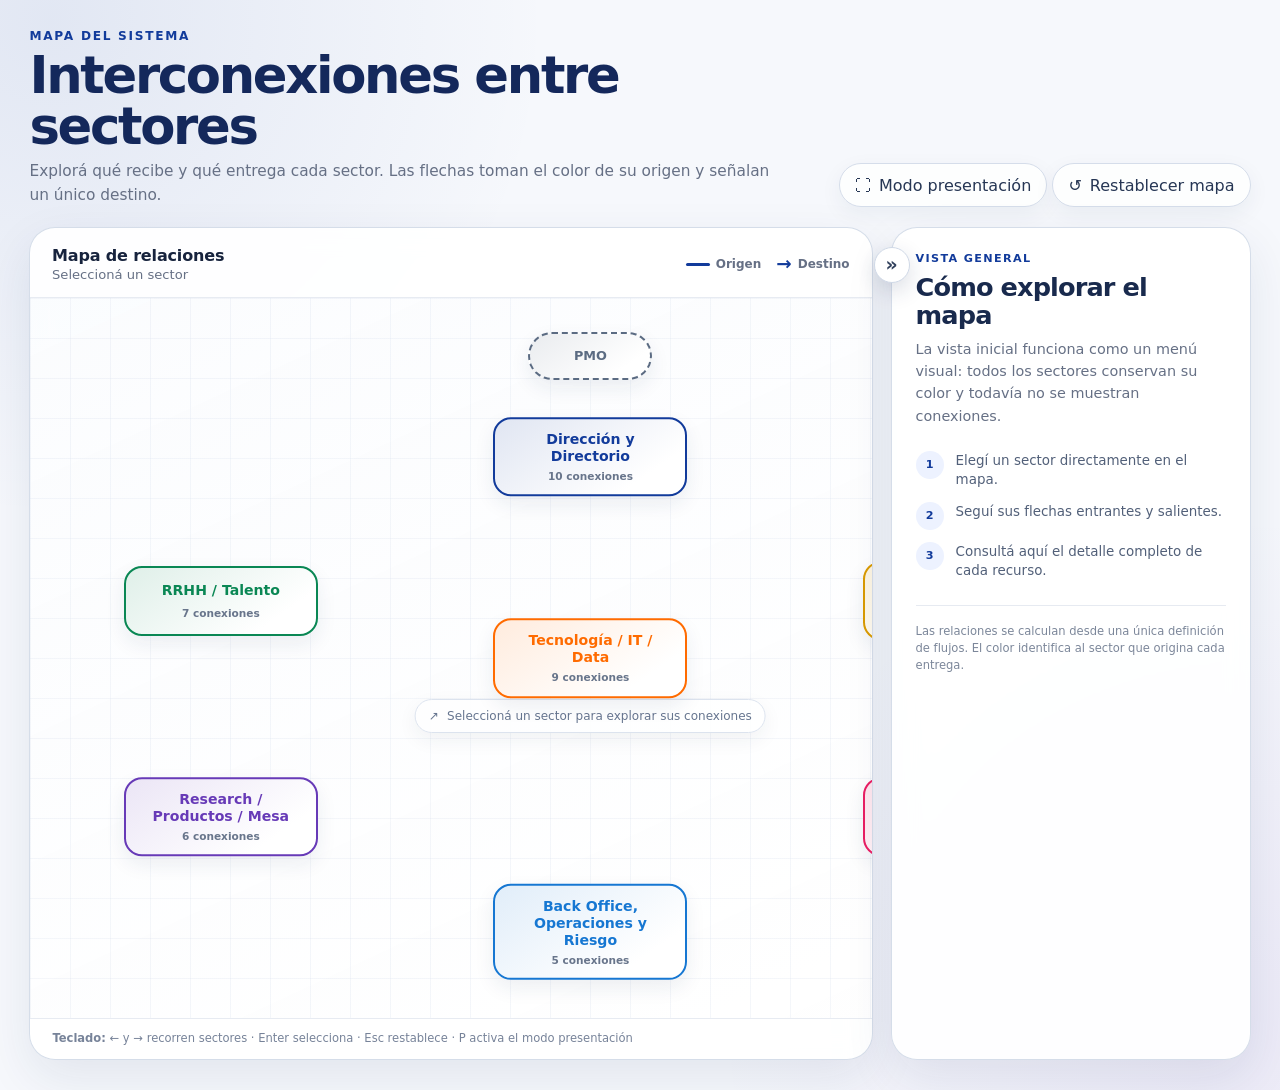
==== index.html @ d2409fba "Actualiza mapa interactivo y modo presentación" ====
<!doctype html>
<html lang="es">
  <head>
    <meta charset="UTF-8">
    <meta name="viewport" content="width=device-width, initial-scale=1">
    <meta
      name="description"
      content="Mapa interactivo de interconexiones entre sectores del sistema."
    >
    <title>Interconexiones del sistema</title>
    <link rel="stylesheet" href="css/styles.css">
  </head>
  <body>
    <a class="skip-link" href="#info-panel">Ir al detalle del sector</a>

    <div class="app-shell">
      <header class="site-header">
        <div class="title-group">
          <p class="eyebrow">Mapa del sistema</p>
          <h1>Interconexiones entre sectores</h1>
          <p class="intro">
            Explorá qué recibe y qué entrega cada sector. Las flechas toman el
            color de su origen y señalan un único destino.
          </p>
        </div>

        <div class="header-actions" aria-label="Controles del mapa">
          <button
            class="control-button"
            id="presentation-button"
            type="button"
            aria-pressed="false"
            aria-label="Activar modo presentación"
            title="Activar modo presentación (P)"
          >
            <span aria-hidden="true">⛶</span>
            <span class="control-button__label">Modo presentación</span>
          </button>
          <button class="control-button" id="reset-button" type="button">
            <span aria-hidden="true">↺</span>
            Restablecer mapa
          </button>
        </div>
      </header>

      <main class="workspace">
        <section class="map-card" aria-labelledby="map-title">
          <div class="map-card__header">
            <div>
              <h2 id="map-title">Mapa de relaciones</h2>
              <p id="map-status" aria-live="polite">Seleccioná un sector</p>
            </div>
            <div class="map-key" aria-label="Leyenda">
              <span><i class="key-line" aria-hidden="true"></i> Origen</span>
              <span><i class="key-arrow" aria-hidden="true">→</i> Destino</span>
            </div>
          </div>

          <div class="map-viewport" id="map-viewport">
            <div class="map-stage" id="map-stage">
              <svg
                class="connections"
                id="connections"
                aria-hidden="true"
                focusable="false"
              ></svg>
              <div class="flow-labels" id="flow-labels" aria-hidden="true"></div>
              <div class="departments" id="departments"></div>
              <p class="map-prompt" id="map-prompt">
                <span aria-hidden="true">↗</span>
                Seleccioná un sector para explorar sus conexiones
              </p>
            </div>
          </div>

          <p class="keyboard-help">
            <strong>Teclado:</strong> ← y → recorren sectores · Enter selecciona ·
            Esc restablece · P activa el modo presentación
          </p>
        </section>

        <aside class="info-panel" id="info-panel" tabindex="-1">
          <button
            class="info-toggle"
            id="info-toggle"
            type="button"
            aria-controls="info-content"
            aria-expanded="true"
            aria-label="Cerrar panel informativo"
            title="Cerrar panel informativo"
          >
            <span aria-hidden="true">»</span>
          </button>
          <div id="info-content" aria-live="polite"></div>
        </aside>
      </main>
    </div>

    <script src="js/departments.js"></script>
    <script src="js/resources.js"></script>
    <script src="js/flows.js"></script>
    <script src="js/app.js"></script>
  </body>
</html>
---- css/styles.css ----
:root {
  --ink: #17233d;
  --muted: #667085;
  --soft: #8b95a7;
  --line: #dfe5ef;
  --surface: rgba(255, 255, 255, 0.92);
  --surface-solid: #ffffff;
  --canvas-width: 1120px;
  --canvas-height: 720px;
  --shadow: 0 18px 50px rgba(25, 46, 89, 0.09);
  --radius-xl: 26px;
  --radius-lg: 18px;
}

* {
  box-sizing: border-box;
}

html {
  min-width: 320px;
  color-scheme: light;
}

body {
  min-height: 100vh;
  margin: 0;
  color: var(--ink);
  background:
    radial-gradient(circle at 4% 2%, rgba(18, 59, 155, 0.09), transparent 31rem),
    radial-gradient(circle at 96% 94%, rgba(103, 58, 183, 0.08), transparent 32rem),
    #f6f8fc;
  font-family: Inter, ui-sans-serif, system-ui, -apple-system, BlinkMacSystemFont,
    "Segoe UI", sans-serif;
}

button {
  font: inherit;
}

.skip-link {
  position: fixed;
  top: 10px;
  left: 10px;
  z-index: 100;
  padding: 10px 14px;
  color: #fff;
  background: #102c6d;
  border-radius: 10px;
  transform: translateY(-160%);
}

.skip-link:focus {
  transform: translateY(0);
}

.app-shell {
  width: min(1600px, 100%);
  min-height: 100vh;
  margin: 0 auto;
  padding: clamp(18px, 2.3vw, 34px);
}

.site-header {
  display: flex;
  align-items: flex-end;
  justify-content: space-between;
  gap: 28px;
  margin-bottom: 20px;
}

.title-group {
  max-width: 840px;
}

.eyebrow {
  margin: 0 0 7px;
  color: #123b9b;
  font-size: 0.76rem;
  font-weight: 800;
  letter-spacing: 0.14em;
  text-transform: uppercase;
}

h1,
h2,
h3,
p {
  margin-top: 0;
}

h1 {
  max-width: 820px;
  margin-bottom: 9px;
  color: #14285b;
  font-size: clamp(2rem, 4vw, 3.55rem);
  line-height: 0.98;
  letter-spacing: -0.045em;
}

.intro {
  max-width: 760px;
  margin-bottom: 0;
  color: var(--muted);
  font-size: clamp(0.94rem, 1.2vw, 1.05rem);
  line-height: 1.55;
}

.header-actions {
  flex: 0 0 auto;
}

.control-button {
  display: inline-flex;
  align-items: center;
  gap: 8px;
  min-height: 44px;
  padding: 10px 15px;
  color: #263654;
  background: rgba(255, 255, 255, 0.84);
  border: 1px solid #d5ddea;
  border-radius: 999px;
  box-shadow: 0 7px 22px rgba(25, 46, 89, 0.06);
  cursor: pointer;
  transition:
    border-color 220ms ease,
    box-shadow 220ms ease,
    transform 220ms ease;
}

.control-button:hover {
  border-color: #9eabc0;
  box-shadow: 0 9px 25px rgba(25, 46, 89, 0.11);
  transform: translateY(-1px);
}

.control-button:focus-visible,
.department:focus-visible {
  outline: 3px solid rgba(18, 59, 155, 0.35);
  outline-offset: 4px;
}

body.is-presentation .app-shell {
  padding: 12px;
}

body.is-presentation .site-header {
  position: fixed;
  top: 14px;
  right: 14px;
  z-index: 60;
  margin: 0;
}

body.is-presentation .title-group,
body.is-presentation #reset-button {
  display: none;
}

body.is-presentation .header-actions {
  filter: drop-shadow(0 8px 18px rgba(20, 40, 91, 0.14));
}

body.is-presentation #presentation-button {
  color: #ffffff;
  background: #10245f;
  border-color: #10245f;
}

body.is-presentation .map-card__header,
body.is-presentation .keyboard-help {
  display: none;
}

body.is-presentation .map-card,
body.is-presentation .info-panel {
  border-radius: 18px;
}

body.is-presentation .map-viewport {
  min-height: calc(100vh - 26px);
}

body.is-presentation .map-stage {
  height: max(720px, calc(100vh - 26px));
}

body.is-presentation .info-panel {
  min-height: calc(100vh - 24px);
}

.workspace {
  display: grid;
  grid-template-columns: minmax(0, 1fr) minmax(300px, 360px);
  gap: 18px;
  align-items: stretch;
  transition: grid-template-columns 280ms ease;
}

.workspace.is-info-collapsed {
  grid-template-columns: minmax(0, 1fr) 52px;
}

.map-card,
.info-panel {
  background: var(--surface);
  border: 1px solid rgba(210, 219, 232, 0.92);
  border-radius: var(--radius-xl);
  box-shadow: var(--shadow);
  backdrop-filter: blur(12px);
}

.map-card {
  min-width: 0;
  overflow: hidden;
}

.map-card__header {
  display: flex;
  align-items: center;
  justify-content: space-between;
  gap: 20px;
  padding: 18px 22px 15px;
  border-bottom: 1px solid #e7ebf2;
}

.map-card__header h2 {
  margin-bottom: 2px;
  font-size: 1rem;
  letter-spacing: -0.01em;
}

#map-status {
  margin-bottom: 0;
  color: var(--muted);
  font-size: 0.82rem;
}

.map-key {
  display: flex;
  gap: 15px;
  color: var(--muted);
  font-size: 0.75rem;
  font-weight: 650;
  white-space: nowrap;
}

.map-key span {
  display: inline-flex;
  align-items: center;
  gap: 6px;
}

.key-line {
  width: 24px;
  height: 3px;
  background: #123b9b;
  border-radius: 999px;
}

.key-arrow {
  color: #123b9b;
  font-size: 1.15rem;
  font-style: normal;
  line-height: 1;
}

.map-viewport {
  position: relative;
  width: 100%;
  min-height: min(720px, calc(100vh - 220px));
  overflow: auto;
  background:
    linear-gradient(rgba(216, 224, 237, 0.27) 1px, transparent 1px),
    linear-gradient(90deg, rgba(216, 224, 237, 0.27) 1px, transparent 1px),
    linear-gradient(155deg, rgba(242, 246, 252, 0.3), rgba(255, 255, 255, 0.74));
  background-size: 40px 40px, 40px 40px, auto;
}

.map-stage {
  position: relative;
  width: max(100%, var(--canvas-width));
  height: max(680px, min(720px, calc(100vh - 220px)));
  min-height: var(--canvas-height);
  isolation: isolate;
}

.connections,
.flow-labels,
.departments {
  position: absolute;
  inset: 0;
  width: 100%;
  height: 100%;
}

.connections {
  z-index: 2;
  pointer-events: none;
  overflow: visible;
}

.flow-labels {
  z-index: 3;
  pointer-events: none;
}

.departments {
  z-index: 4;
  pointer-events: none;
}

.department {
  --department-color: #123b9b;
  position: absolute;
  display: grid;
  place-items: center;
  width: 194px;
  min-height: 70px;
  padding: 12px 15px;
  color: var(--department-color);
  background:
    linear-gradient(
      145deg,
      color-mix(in srgb, var(--department-color) 13%, white),
      #fff 78%
    );
  border: 2px solid var(--department-color);
  border-radius: var(--radius-lg);
  box-shadow: 0 8px 20px rgba(31, 52, 91, 0.08);
  font-size: 0.88rem;
  font-weight: 780;
  line-height: 1.2;
  text-align: center;
  cursor: pointer;
  pointer-events: auto;
  transform: translate(-50%, -50%);
  transition:
    opacity 280ms ease,
    filter 280ms ease,
    border-width 280ms ease,
    box-shadow 280ms ease,
    transform 280ms ease;
}

.department:hover {
  box-shadow: 0 13px 28px rgba(31, 52, 91, 0.14);
  transform: translate(-50%, -50%) scale(1.035);
}

.department__name {
  display: block;
}

.department__count {
  display: block;
  margin-top: 5px;
  color: #68758b;
  font-size: 0.66rem;
  font-weight: 650;
}

.department--external {
  width: 124px;
  min-height: 48px;
  border-style: dashed;
  border-radius: 999px;
  font-size: 0.8rem;
}

.department.is-selected {
  z-index: 8;
  border-width: 4px;
  box-shadow:
    0 18px 38px color-mix(in srgb, var(--department-color) 22%, transparent),
    0 0 0 6px color-mix(in srgb, var(--department-color) 8%, transparent);
  filter: saturate(1.12);
  transform: translate(-50%, -50%) scale(1.115);
}

.department.is-related {
  z-index: 6;
  opacity: 1;
  filter: saturate(1);
}

.department.is-muted {
  z-index: 4;
  opacity: 0.38;
  border-color: #aeb8c7;
  box-shadow: none;
  filter: grayscale(0.94) saturate(0.15);
}

.department.is-muted:hover,
.department.is-muted:focus-visible {
  opacity: 0.72;
  filter: grayscale(0.35) saturate(0.55);
}

.connection-path {
  fill: none;
  stroke-linecap: round;
  stroke-linejoin: round;
  stroke-width: 3.5;
  vector-effect: non-scaling-stroke;
  animation: draw-path 380ms ease both;
}

.connection-halo {
  fill: none;
  stroke: rgba(255, 255, 255, 0.93);
  stroke-linecap: round;
  stroke-linejoin: round;
  stroke-width: 8;
  vector-effect: non-scaling-stroke;
  animation: fade-in 240ms ease both;
}

.connection-path--group-trunk {
  stroke-width: 4.5;
}

@keyframes draw-path {
  from {
    opacity: 0;
    stroke-dasharray: 12 10;
    stroke-dashoffset: 44;
  }
  to {
    opacity: 1;
    stroke-dasharray: 12 0;
    stroke-dashoffset: 0;
  }
}

@keyframes fade-in {
  from { opacity: 0; }
  to { opacity: 1; }
}

.flow-label {
  --flow-color: #123b9b;
  position: absolute;
  width: max-content;
  max-width: 190px;
  padding: 7px 9px 7px 19px;
  color: #26344e;
  background: rgba(255, 255, 255, 0.96);
  border: 1px solid color-mix(in srgb, var(--flow-color) 64%, white);
  border-radius: 10px;
  box-shadow: 0 7px 18px rgba(23, 35, 61, 0.1);
  font-size: 0.66rem;
  font-weight: 670;
  line-height: 1.28;
  transform: translate(-50%, -50%);
  animation: label-in 280ms ease both;
}

.flow-label::before {
  position: absolute;
  top: 10px;
  left: 9px;
  width: 5px;
  height: 5px;
  background: var(--flow-color);
  border-radius: 50%;
  content: "";
}

.flow-label span {
  display: block;
}

.flow-group {
  --flow-color: #123b9b;
  position: absolute;
  display: grid;
  gap: 4px;
  width: 310px;
  min-height: 58px;
  padding: 8px 13px 9px;
  color: #26344e;
  background:
    linear-gradient(
      145deg,
      color-mix(in srgb, var(--flow-color) 8%, white),
      rgba(255, 255, 255, 0.98) 76%
    );
  border: 2px solid var(--flow-color);
  border-radius: 13px;
  box-shadow:
    0 10px 24px rgba(23, 35, 61, 0.13),
    0 0 0 4px rgba(255, 255, 255, 0.84);
  text-align: center;
  transform: translate(-50%, -50%);
  animation: label-in 280ms ease both;
}

.flow-group__title {
  color: var(--flow-color);
  font-size: 0.61rem;
  font-weight: 850;
  letter-spacing: 0.09em;
  text-transform: uppercase;
}

.flow-group__resources {
  color: #273650;
  font-size: 0.67rem;
  font-weight: 720;
  line-height: 1.35;
}

.flow-group__resources span:not(:last-child)::after {
  margin: 0 5px;
  color: var(--flow-color);
  content: "•";
}

@keyframes label-in {
  from {
    opacity: 0;
    transform: translate(-50%, -46%);
  }
  to {
    opacity: 1;
    transform: translate(-50%, -50%);
  }
}

.map-prompt {
  position: absolute;
  left: 50%;
  top: 58%;
  z-index: 1;
  display: inline-flex;
  align-items: center;
  gap: 8px;
  margin: 0;
  padding: 9px 13px;
  color: #66758f;
  background: rgba(255, 255, 255, 0.86);
  border: 1px solid #dce3ee;
  border-radius: 999px;
  box-shadow: 0 7px 20px rgba(26, 43, 76, 0.06);
  font-size: 0.75rem;
  transform: translate(-50%, -50%);
  transition: opacity 220ms ease;
}

.map-prompt.is-hidden {
  opacity: 0;
}

.keyboard-help {
  margin: 0;
  padding: 12px 22px 14px;
  color: #778399;
  border-top: 1px solid #e7ebf2;
  font-size: 0.72rem;
}

.info-panel {
  position: relative;
  min-width: 0;
  min-height: 650px;
  padding: 24px;
  overflow: visible;
  transition:
    min-height 280ms ease,
    padding 280ms ease;
}

#info-content {
  opacity: 1;
  transform: translateX(0);
  transition:
    opacity 190ms ease,
    transform 280ms ease,
    visibility 0s linear;
}

.info-toggle {
  position: absolute;
  top: 19px;
  left: -18px;
  z-index: 12;
  display: grid;
  place-items: center;
  width: 36px;
  height: 36px;
  padding: 0;
  color: #31405c;
  background: #ffffff;
  border: 1px solid #cfd8e6;
  border-radius: 50%;
  box-shadow: 0 8px 22px rgba(25, 46, 89, 0.16);
  cursor: pointer;
  transition:
    left 280ms ease,
    color 200ms ease,
    border-color 200ms ease,
    box-shadow 200ms ease,
    transform 280ms ease;
}

.info-toggle span {
  display: block;
  font-size: 1.18rem;
  font-weight: 850;
  line-height: 1;
  transform: translateY(-1px);
}

.info-toggle:hover {
  color: #123b9b;
  border-color: #9dacce;
  box-shadow: 0 10px 26px rgba(25, 46, 89, 0.21);
}

.info-toggle:focus-visible {
  outline: 3px solid rgba(18, 59, 155, 0.35);
  outline-offset: 3px;
}

.workspace.is-info-collapsed .info-panel {
  padding: 0;
}

.workspace.is-info-collapsed .info-toggle {
  left: 50%;
  transform: translateX(-50%);
}

.workspace.is-info-collapsed #info-content {
  visibility: hidden;
  opacity: 0;
  pointer-events: none;
  transform: translateX(12px);
  transition:
    opacity 150ms ease,
    transform 280ms ease,
    visibility 0s linear 280ms;
}

.info-panel__eyebrow {
  margin-bottom: 9px;
  color: var(--panel-color, #123b9b);
  font-size: 0.7rem;
  font-weight: 850;
  letter-spacing: 0.12em;
  text-transform: uppercase;
}

.info-panel h2 {
  margin-bottom: 8px;
  color: #192a4d;
  font-size: clamp(1.45rem, 2vw, 1.9rem);
  line-height: 1.08;
  letter-spacing: -0.035em;
}

.info-panel__intro {
  margin-bottom: 22px;
  color: var(--muted);
  font-size: 0.9rem;
  line-height: 1.55;
}

.connection-total {
  display: inline-flex;
  align-items: center;
  gap: 8px;
  margin-bottom: 22px;
  padding: 7px 11px;
  color: #31405c;
  background: #f3f6fa;
  border: 1px solid #e1e7f0;
  border-radius: 999px;
  font-size: 0.73rem;
  font-weight: 750;
}

.connection-total::before {
  width: 7px;
  height: 7px;
  background: var(--panel-color, #123b9b);
  border-radius: 50%;
  content: "";
}

.info-section + .info-section {
  margin-top: 24px;
}

.info-section h3 {
  margin-bottom: 10px;
  color: #68758b;
  font-size: 0.72rem;
  letter-spacing: 0.1em;
  text-transform: uppercase;
}

.relation-card {
  --relation-color: #123b9b;
  position: relative;
  margin-bottom: 9px;
  padding: 11px 12px 11px 15px;
  background: #f8fafc;
  border: 1px solid #e7ebf2;
  border-left: 4px solid var(--relation-color);
  border-radius: 11px;
}

.relation-card strong {
  display: block;
  margin-bottom: 4px;
  color: #243553;
  font-size: 0.8rem;
  line-height: 1.25;
}

.relation-card--grouped {
  background:
    linear-gradient(
      145deg,
      color-mix(in srgb, var(--relation-color) 7%, white),
      #f8fafc 76%
    );
  border-color: color-mix(in srgb, var(--relation-color) 24%, #e7ebf2);
}

.relation-card ul {
  margin: 0;
  padding-left: 17px;
  color: #59677f;
  font-size: 0.74rem;
  line-height: 1.42;
}

.empty-state {
  margin: 0;
  color: #929bad;
  font-size: 0.8rem;
  font-style: italic;
}

.usage-steps {
  display: grid;
  gap: 12px;
  margin: 24px 0;
  padding: 0;
  list-style: none;
}

.usage-steps li {
  display: grid;
  grid-template-columns: 30px 1fr;
  gap: 10px;
  align-items: start;
  color: #526079;
  font-size: 0.84rem;
  line-height: 1.45;
}

.usage-steps b {
  display: grid;
  place-items: center;
  width: 28px;
  height: 28px;
  color: #123b9b;
  background: #edf2ff;
  border-radius: 50%;
  font-size: 0.7rem;
}

.panel-note {
  margin-top: 23px;
  padding-top: 17px;
  color: #7c879a;
  border-top: 1px solid #e6eaf1;
  font-size: 0.72rem;
  line-height: 1.5;
}

.data-error {
  padding: 16px;
  color: #8f1d20;
  background: #fff2f2;
  border: 1px solid #f2c8c8;
  border-radius: 12px;
}

@media (max-width: 1180px) {
  .workspace {
    grid-template-columns: 1fr;
  }

  .workspace.is-info-collapsed {
    grid-template-columns: 1fr;
  }

  .info-panel {
    min-height: auto;
  }

  .info-toggle {
    top: -18px;
    left: 50%;
    transform: translateX(-50%);
  }

  .info-toggle span {
    transform: rotate(90deg);
  }

  .workspace.is-info-collapsed .info-panel {
    min-height: 52px;
  }

  .workspace.is-info-collapsed .info-toggle {
    top: 8px;
  }

  .workspace.is-info-collapsed #info-content {
    transform: translateY(12px);
  }

  #info-content.has-selection {
    display: grid;
    grid-template-columns: minmax(220px, 0.85fr) 1fr 1fr;
    gap: 18px;
    align-items: start;
  }

  #info-content.has-selection .info-summary {
    grid-row: 1 / span 2;
  }

  .info-section + .info-section {
    margin-top: 0;
  }
}

@media (max-width: 720px) {
  .app-shell {
    padding: 15px;
  }

  .site-header,
  .map-card__header {
    align-items: flex-start;
    flex-direction: column;
  }

  .site-header {
    gap: 16px;
  }

  .map-card__header {
    gap: 10px;
  }

  .map-key {
    flex-wrap: wrap;
  }

  .map-viewport {
    min-height: 620px;
  }

  .map-stage {
    --canvas-width: 980px;
    min-height: 680px;
  }

  .keyboard-help {
    display: none;
  }

  #info-content.has-selection {
    display: block;
  }

  .info-section + .info-section {
    margin-top: 24px;
  }

  .flow-label {
    max-width: 160px;
    font-size: 0.62rem;
  }
}

@media (prefers-reduced-motion: reduce) {
  *,
  *::before,
  *::after {
    scroll-behavior: auto !important;
    animation-duration: 1ms !important;
    animation-iteration-count: 1 !important;
    transition-duration: 1ms !important;
  }
}
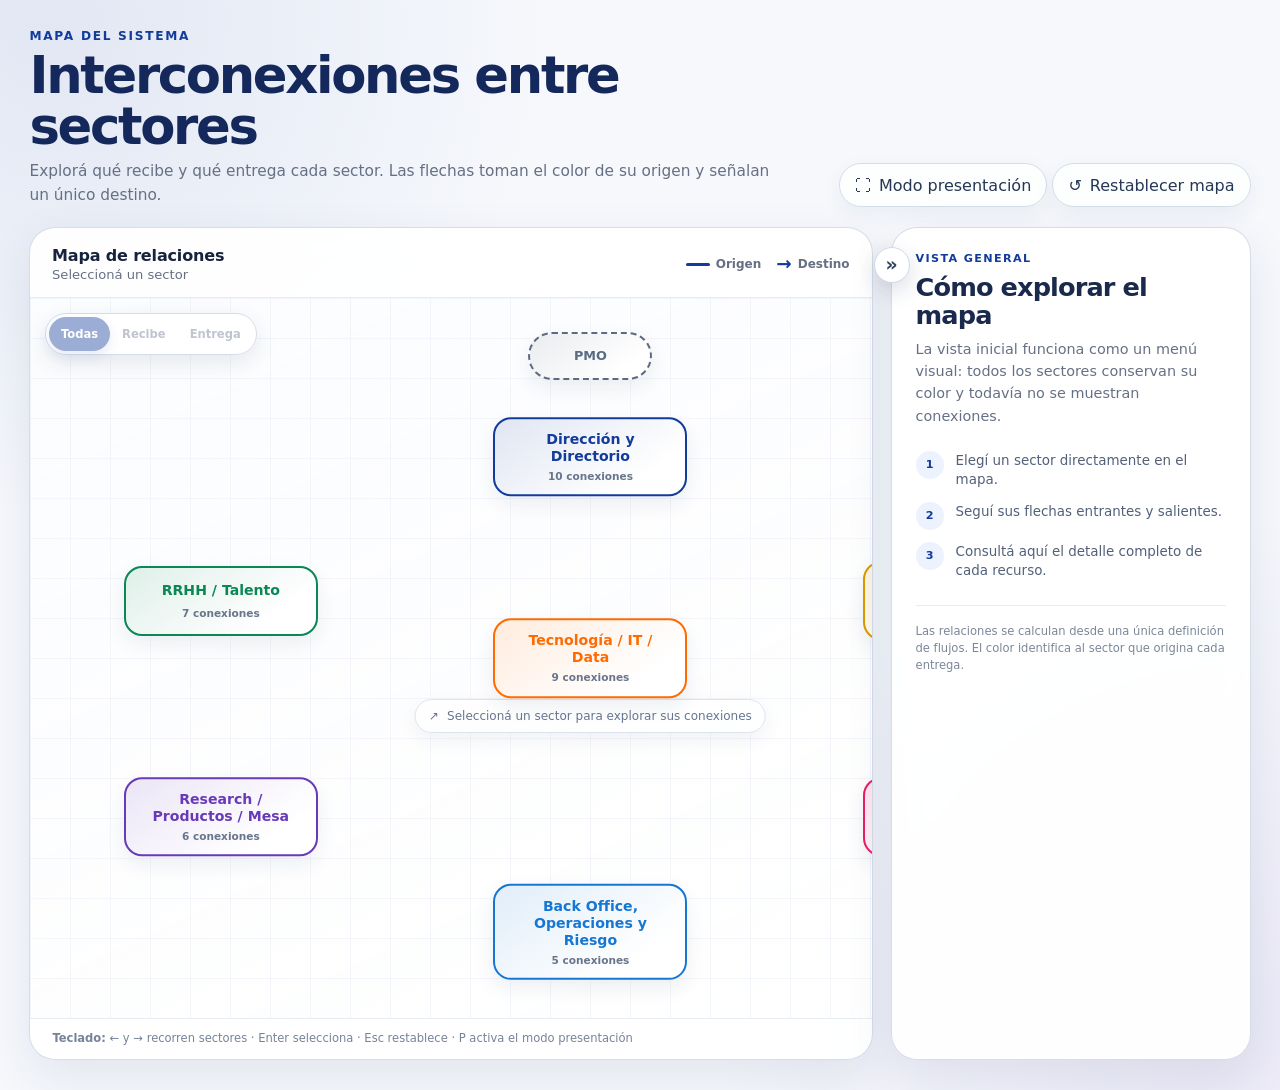
==== commit 421b7bae: "feat: mejora la visualizacion de flujos del mapa" ====
--- a/index.html
+++ b/index.html
@@ -58,6 +58,43 @@
 
           <div class="map-viewport" id="map-viewport">
             <div class="map-stage" id="map-stage">
+              <div
+                class="flow-filter"
+                id="flow-filter"
+                role="group"
+                aria-label="Filtrar conexiones del sector seleccionado"
+              >
+                <button
+                  class="flow-filter__button is-active"
+                  type="button"
+                  data-flow-mode="all"
+                  aria-pressed="true"
+                  aria-label="Mostrar todas las conexiones del sector"
+                  disabled
+                >
+                  Todas
+                </button>
+                <button
+                  class="flow-filter__button"
+                  type="button"
+                  data-flow-mode="incoming"
+                  aria-pressed="false"
+                  aria-label="Mostrar solamente lo que recibe el sector"
+                  disabled
+                >
+                  Recibe
+                </button>
+                <button
+                  class="flow-filter__button"
+                  type="button"
+                  data-flow-mode="outgoing"
+                  aria-pressed="false"
+                  aria-label="Mostrar solamente lo que entrega el sector"
+                  disabled
+                >
+                  Entrega
+                </button>
+              </div>
               <svg
                 class="connections"
                 id="connections"
--- a/css/styles.css
+++ b/css/styles.css
@@ -291,6 +291,59 @@
   inset: 0;
   width: 100%;
   height: 100%;
+}
+
+.flow-filter {
+  position: absolute;
+  top: 15px;
+  left: 15px;
+  z-index: 20;
+  display: inline-flex;
+  padding: 3px;
+  background: rgba(255, 255, 255, 0.94);
+  border: 1px solid #d5ddea;
+  border-radius: 999px;
+  box-shadow: 0 8px 22px rgba(25, 46, 89, 0.1);
+  backdrop-filter: blur(8px);
+}
+
+.flow-filter__button {
+  min-height: 34px;
+  padding: 7px 12px;
+  color: #66758d;
+  background: transparent;
+  border: 0;
+  border-radius: 999px;
+  font-size: 0.72rem;
+  font-weight: 760;
+  cursor: pointer;
+  transition:
+    color 180ms ease,
+    background 180ms ease,
+    box-shadow 180ms ease,
+    opacity 180ms ease;
+}
+
+.flow-filter__button:hover:not(:disabled) {
+  color: #123b9b;
+}
+
+.flow-filter__button.is-active {
+  color: #ffffff;
+  background: #123b9b;
+  box-shadow: 0 5px 13px rgba(18, 59, 155, 0.24);
+}
+
+.flow-filter__button:focus-visible {
+  position: relative;
+  z-index: 1;
+  outline: 3px solid rgba(18, 59, 155, 0.35);
+  outline-offset: 2px;
+}
+
+.flow-filter__button:disabled {
+  opacity: 0.42;
+  cursor: not-allowed;
 }
 
 .connections {
@@ -375,6 +428,43 @@
     0 0 0 6px color-mix(in srgb, var(--department-color) 8%, transparent);
   filter: saturate(1.12);
   transform: translate(-50%, -50%) scale(1.115);
+  animation: selected-glow 2600ms ease-in-out infinite;
+}
+
+.department.is-selected::after {
+  position: absolute;
+  inset: -7px;
+  border: 2px solid color-mix(in srgb, var(--department-color) 62%, white);
+  border-radius: inherit;
+  content: "";
+  pointer-events: none;
+  animation: selected-ring 2600ms ease-in-out infinite;
+}
+
+@keyframes selected-glow {
+  0%,
+  100% {
+    box-shadow:
+      0 18px 38px color-mix(in srgb, var(--department-color) 22%, transparent),
+      0 0 0 6px color-mix(in srgb, var(--department-color) 9%, transparent);
+  }
+  50% {
+    box-shadow:
+      0 18px 38px color-mix(in srgb, var(--department-color) 30%, transparent),
+      0 0 0 13px color-mix(in srgb, var(--department-color) 4%, transparent);
+  }
+}
+
+@keyframes selected-ring {
+  0%,
+  100% {
+    opacity: 0.9;
+    transform: scale(1);
+  }
+  50% {
+    opacity: 0.2;
+    transform: scale(1.05);
+  }
 }
 
 .department.is-related {
@@ -833,6 +923,11 @@
     align-items: start;
   }
 
+  #info-content.has-selection.flow-mode-incoming,
+  #info-content.has-selection.flow-mode-outgoing {
+    grid-template-columns: minmax(220px, 0.85fr) minmax(0, 1.7fr);
+  }
+
   #info-content.has-selection .info-summary {
     grid-row: 1 / span 2;
   }
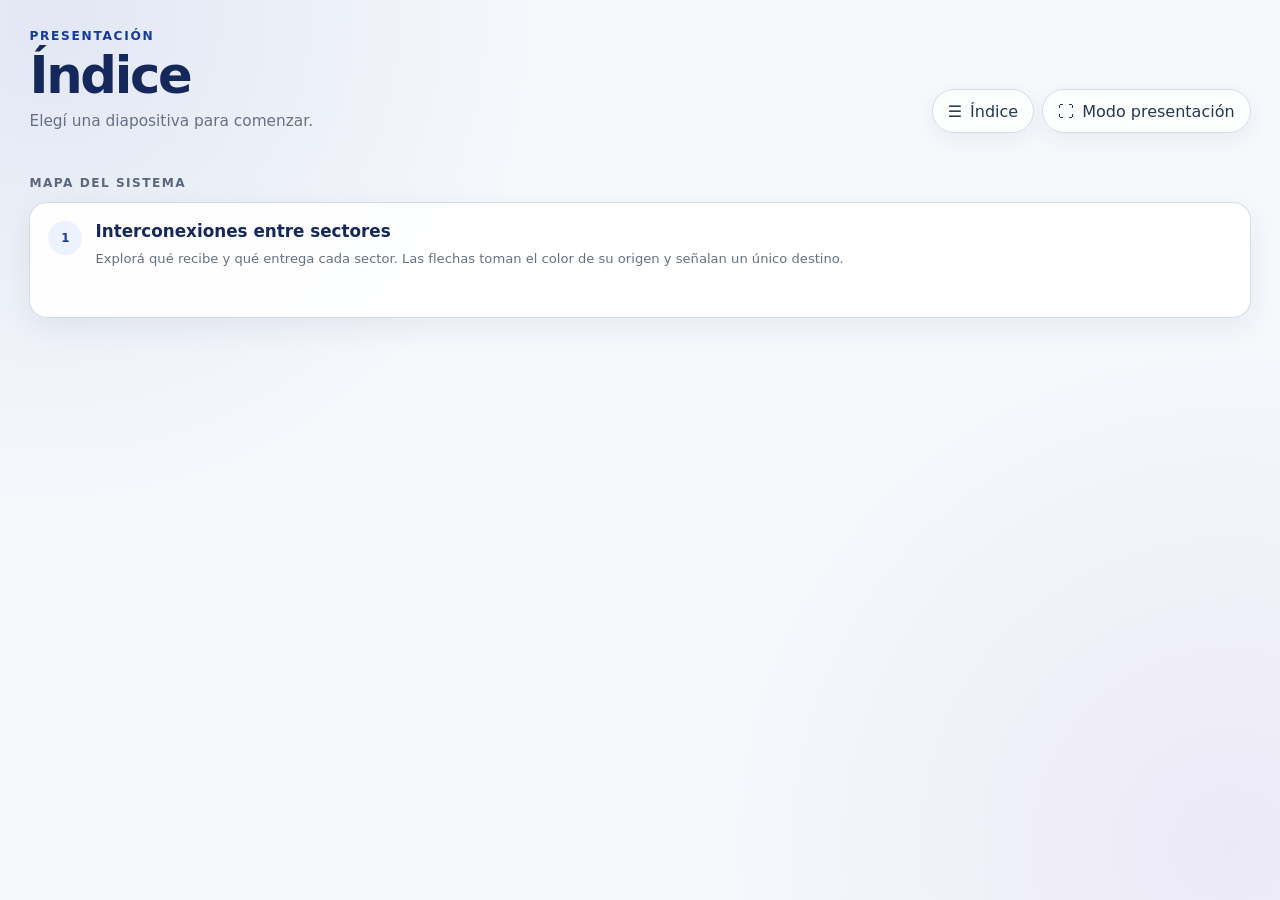
==== commit 133c19d4: "feat: implementa motor reutilizable de presentaciones" ====
--- a/index.html
+++ b/index.html
@@ -5,137 +5,106 @@
     <meta name="viewport" content="width=device-width, initial-scale=1">
     <meta
       name="description"
-      content="Mapa interactivo de interconexiones entre sectores del sistema."
+      content="Motor de presentaciones estático con contenidos interactivos."
     >
-    <title>Interconexiones del sistema</title>
-    <link rel="stylesheet" href="css/styles.css">
+    <title>Presentación</title>
+    <link rel="icon" href="data:,">
+    <link rel="stylesheet" href="css/nucleo/base.css">
+    <link rel="stylesheet" href="css/nucleo/marco.css">
+    <link rel="stylesheet" href="css/nucleo/indice.css">
+    <link rel="stylesheet" href="css/tipos/portada.css">
+    <link rel="stylesheet" href="css/tipos/contenido.css">
+    <link rel="stylesheet" href="css/diapositivas/interconexiones.css">
   </head>
   <body>
-    <a class="skip-link" href="#info-panel">Ir al detalle del sector</a>
+    <a class="presentacion-salto" href="#presentacion-escenario">
+      Ir al contenido de la diapositiva
+    </a>
 
-    <div class="app-shell">
-      <header class="site-header">
-        <div class="title-group">
-          <p class="eyebrow">Mapa del sistema</p>
-          <h1>Interconexiones entre sectores</h1>
-          <p class="intro">
-            Explorá qué recibe y qué entrega cada sector. Las flechas toman el
-            color de su origen y señalan un único destino.
+    <div class="presentacion-marco">
+      <header class="presentacion-encabezado">
+        <div class="presentacion-titulos">
+          <p class="presentacion-sobrelinea" id="presentacion-sobrelinea">
+            Presentación
+          </p>
+          <h1 class="presentacion-titulo" id="presentacion-titulo">
+            Índice
+          </h1>
+          <p class="presentacion-bajada" id="presentacion-bajada">
+            Elegí una diapositiva para comenzar.
           </p>
         </div>
 
-        <div class="header-actions" aria-label="Controles del mapa">
+        <div
+          class="presentacion-controles"
+          aria-label="Controles de la presentación"
+        >
           <button
-            class="control-button"
-            id="presentation-button"
+            class="presentacion-control presentacion-control--indice"
+            id="presentacion-boton-indice"
+            type="button"
+            aria-pressed="true"
+            aria-label="Cerrar índice"
+            title="Abrir o cerrar índice (M)"
+          >
+            <span aria-hidden="true">☰</span>
+            <span>Índice</span>
+          </button>
+          <button
+            class="presentacion-control presentacion-control--modo"
+            id="presentacion-boton-modo"
             type="button"
             aria-pressed="false"
             aria-label="Activar modo presentación"
             title="Activar modo presentación (P)"
           >
             <span aria-hidden="true">⛶</span>
-            <span class="control-button__label">Modo presentación</span>
+            <span class="presentacion-control__etiqueta">
+              Modo presentación
+            </span>
           </button>
-          <button class="control-button" id="reset-button" type="button">
-            <span aria-hidden="true">↺</span>
-            Restablecer mapa
-          </button>
+          <div
+            class="presentacion-acciones-contenido"
+            id="presentacion-acciones-contenido"
+          ></div>
         </div>
       </header>
 
-      <main class="workspace">
-        <section class="map-card" aria-labelledby="map-title">
-          <div class="map-card__header">
-            <div>
-              <h2 id="map-title">Mapa de relaciones</h2>
-              <p id="map-status" aria-live="polite">Seleccioná un sector</p>
-            </div>
-            <div class="map-key" aria-label="Leyenda">
-              <span><i class="key-line" aria-hidden="true"></i> Origen</span>
-              <span><i class="key-arrow" aria-hidden="true">→</i> Destino</span>
-            </div>
-          </div>
+      <main
+        class="presentacion-escenario"
+        id="presentacion-escenario"
+        tabindex="-1"
+      ></main>
 
-          <div class="map-viewport" id="map-viewport">
-            <div class="map-stage" id="map-stage">
-              <div
-                class="flow-filter"
-                id="flow-filter"
-                role="group"
-                aria-label="Filtrar conexiones del sector seleccionado"
-              >
-                <button
-                  class="flow-filter__button is-active"
-                  type="button"
-                  data-flow-mode="all"
-                  aria-pressed="true"
-                  aria-label="Mostrar todas las conexiones del sector"
-                  disabled
-                >
-                  Todas
-                </button>
-                <button
-                  class="flow-filter__button"
-                  type="button"
-                  data-flow-mode="incoming"
-                  aria-pressed="false"
-                  aria-label="Mostrar solamente lo que recibe el sector"
-                  disabled
-                >
-                  Recibe
-                </button>
-                <button
-                  class="flow-filter__button"
-                  type="button"
-                  data-flow-mode="outgoing"
-                  aria-pressed="false"
-                  aria-label="Mostrar solamente lo que entrega el sector"
-                  disabled
-                >
-                  Entrega
-                </button>
-              </div>
-              <svg
-                class="connections"
-                id="connections"
-                aria-hidden="true"
-                focusable="false"
-              ></svg>
-              <div class="flow-labels" id="flow-labels" aria-hidden="true"></div>
-              <div class="departments" id="departments"></div>
-              <p class="map-prompt" id="map-prompt">
-                <span aria-hidden="true">↗</span>
-                Seleccioná un sector para explorar sus conexiones
-              </p>
-            </div>
-          </div>
-
-          <p class="keyboard-help">
-            <strong>Teclado:</strong> ← y → recorren sectores · Enter selecciona ·
-            Esc restablece · P activa el modo presentación
-          </p>
-        </section>
-
-        <aside class="info-panel" id="info-panel" tabindex="-1">
-          <button
-            class="info-toggle"
-            id="info-toggle"
-            type="button"
-            aria-controls="info-content"
-            aria-expanded="true"
-            aria-label="Cerrar panel informativo"
-            title="Cerrar panel informativo"
-          >
-            <span aria-hidden="true">»</span>
-          </button>
-          <div id="info-content" aria-live="polite"></div>
-        </aside>
-      </main>
+      <div
+        class="presentacion-progreso"
+        id="presentacion-progreso"
+        aria-live="polite"
+        hidden
+      >
+        <span
+          class="presentacion-contador"
+          id="presentacion-contador"
+        ></span>
+        <span
+          class="presentacion-pasos"
+          id="presentacion-pasos"
+          aria-label="Progreso dentro de la diapositiva"
+        ></span>
+      </div>
     </div>
 
-    <script src="js/departments.js"></script>
-    <script src="js/resources.js"></script>
-    <script src="js/flows.js"></script>
-    <script src="js/app.js"></script>
+    <script src="js/nucleo/espacio-nombres.js"></script>
+    <script src="js/nucleo/registro.js"></script>
+    <script src="js/nucleo/enrutador.js"></script>
+    <script src="js/nucleo/pasos.js"></script>
+    <script src="js/nucleo/modo-presentacion.js"></script>
+    <script src="js/nucleo/teclado.js"></script>
+    <script src="js/tipos/portada.js"></script>
+    <script src="js/tipos/contenido.js"></script>
+    <script src="js/diapositivas/interconexiones/datos.js"></script>
+    <script src="js/diapositivas/interconexiones/vista.js"></script>
+    <script src="guion.js"></script>
+    <script src="js/nucleo/marco.js"></script>
   </body>
 </html>
--- a/css/nucleo/base.css
+++ b/css/nucleo/base.css
@@ -0,0 +1,60 @@
+:root {
+  --ink: #17233d;
+  --muted: #667085;
+  --soft: #8b95a7;
+  --line: #dfe5ef;
+  --surface: rgba(255, 255, 255, 0.92);
+  --surface-solid: #ffffff;
+  --canvas-width: 1120px;
+  --canvas-height: 720px;
+  --shadow: 0 18px 50px rgba(25, 46, 89, 0.09);
+  --radius-xl: 26px;
+  --radius-lg: 18px;
+}
+
+* {
+  box-sizing: border-box;
+}
+
+html {
+  min-width: 320px;
+  color-scheme: light;
+}
+
+body {
+  min-height: 100vh;
+  margin: 0;
+  color: var(--ink);
+  background:
+    radial-gradient(circle at 4% 2%, rgba(18, 59, 155, 0.09), transparent 31rem),
+    radial-gradient(circle at 96% 94%, rgba(103, 58, 183, 0.08), transparent 32rem),
+    #f6f8fc;
+  font-family: Inter, ui-sans-serif, system-ui, -apple-system, BlinkMacSystemFont,
+    "Segoe UI", sans-serif;
+}
+
+button {
+  font: inherit;
+}
+
+h1,
+h2,
+h3,
+p {
+  margin-top: 0;
+}
+
+[hidden] {
+  display: none !important;
+}
+
+@media (prefers-reduced-motion: reduce) {
+  *,
+  *::before,
+  *::after {
+    scroll-behavior: auto !important;
+    animation-duration: 1ms !important;
+    animation-iteration-count: 1 !important;
+    transition-duration: 1ms !important;
+  }
+}
--- a/css/nucleo/marco.css
+++ b/css/nucleo/marco.css
@@ -0,0 +1,220 @@
+.presentacion-salto {
+  position: fixed;
+  top: 10px;
+  left: 10px;
+  z-index: 100;
+  padding: 10px 14px;
+  color: #fff;
+  background: #102c6d;
+  border-radius: 10px;
+  transform: translateY(-160%);
+}
+
+.presentacion-salto:focus {
+  transform: translateY(0);
+}
+
+.presentacion-marco {
+  width: min(1600px, 100%);
+  min-height: 100vh;
+  margin: 0 auto;
+  padding: clamp(18px, 2.3vw, 34px);
+}
+
+.presentacion-encabezado {
+  display: flex;
+  align-items: flex-end;
+  justify-content: space-between;
+  gap: 28px;
+  margin-bottom: 20px;
+}
+
+.presentacion-titulos {
+  max-width: 840px;
+}
+
+.presentacion-sobrelinea {
+  margin: 0 0 7px;
+  color: #123b9b;
+  font-size: 0.76rem;
+  font-weight: 800;
+  letter-spacing: 0.14em;
+  text-transform: uppercase;
+}
+
+.presentacion-titulo {
+  max-width: 820px;
+  margin-bottom: 9px;
+  color: #14285b;
+  font-size: clamp(2rem, 4vw, 3.55rem);
+  line-height: 0.98;
+  letter-spacing: -0.045em;
+}
+
+.presentacion-bajada {
+  max-width: 760px;
+  margin-bottom: 0;
+  color: var(--muted);
+  font-size: clamp(0.94rem, 1.2vw, 1.05rem);
+  line-height: 1.55;
+}
+
+.presentacion-controles {
+  display: flex;
+  flex: 0 0 auto;
+  flex-wrap: wrap;
+  gap: 8px;
+  align-items: center;
+  justify-content: flex-end;
+}
+
+.presentacion-acciones-contenido {
+  display: contents;
+}
+
+.presentacion-control {
+  display: inline-flex;
+  align-items: center;
+  gap: 8px;
+  min-height: 44px;
+  padding: 10px 15px;
+  color: #263654;
+  background: rgba(255, 255, 255, 0.84);
+  border: 1px solid #d5ddea;
+  border-radius: 999px;
+  box-shadow: 0 7px 22px rgba(25, 46, 89, 0.06);
+  cursor: pointer;
+  transition:
+    border-color 220ms ease,
+    box-shadow 220ms ease,
+    transform 220ms ease;
+}
+
+.presentacion-control:hover {
+  border-color: #9eabc0;
+  box-shadow: 0 9px 25px rgba(25, 46, 89, 0.11);
+  transform: translateY(-1px);
+}
+
+.presentacion-control:focus-visible {
+  outline: 3px solid rgba(18, 59, 155, 0.35);
+  outline-offset: 4px;
+}
+
+.presentacion-escenario {
+  min-width: 0;
+  outline: none;
+}
+
+.presentacion-progreso {
+  position: fixed;
+  right: 18px;
+  bottom: 16px;
+  z-index: 50;
+  display: inline-flex;
+  gap: 10px;
+  align-items: center;
+  padding: 7px 11px;
+  color: #526079;
+  background: rgba(255, 255, 255, 0.92);
+  border: 1px solid #dbe2ed;
+  border-radius: 999px;
+  box-shadow: 0 8px 22px rgba(25, 46, 89, 0.12);
+  font-size: 0.72rem;
+  font-weight: 760;
+  backdrop-filter: blur(8px);
+}
+
+.presentacion-pasos {
+  display: inline-flex;
+  gap: 5px;
+  align-items: center;
+}
+
+.presentacion-paso {
+  width: 6px;
+  height: 6px;
+  background: #c4ccda;
+  border-radius: 50%;
+}
+
+.presentacion-paso.is-active {
+  width: 8px;
+  height: 8px;
+  background: #123b9b;
+}
+
+.presentacion-error {
+  max-width: 760px;
+  margin: 40px auto;
+  padding: 24px;
+  color: #7f1d1d;
+  background: #fff5f5;
+  border: 1px solid #f2c8c8;
+  border-radius: var(--radius-lg);
+  box-shadow: var(--shadow);
+}
+
+.presentacion-error h2 {
+  margin-bottom: 10px;
+  font-size: 1.35rem;
+}
+
+.presentacion-error p,
+.presentacion-error li {
+  line-height: 1.5;
+}
+
+.presentacion-error a {
+  color: #123b9b;
+  font-weight: 750;
+}
+
+body.is-presentation .presentacion-marco {
+  padding: 12px;
+}
+
+body.is-presentation .presentacion-encabezado {
+  position: fixed;
+  top: 14px;
+  right: 14px;
+  z-index: 60;
+  margin: 0;
+}
+
+body.is-presentation .presentacion-titulos,
+body.is-presentation .presentacion-control--indice,
+body.is-presentation .presentacion-acciones-contenido {
+  display: none;
+}
+
+body.is-presentation .presentacion-controles {
+  filter: drop-shadow(0 8px 18px rgba(20, 40, 91, 0.14));
+}
+
+body.is-presentation .presentacion-control--modo {
+  color: #ffffff;
+  background: #10245f;
+  border-color: #10245f;
+}
+
+@media (max-width: 720px) {
+  .presentacion-marco {
+    padding: 15px;
+  }
+
+  .presentacion-encabezado {
+    align-items: flex-start;
+    flex-direction: column;
+    gap: 16px;
+  }
+
+  .presentacion-controles {
+    justify-content: flex-start;
+  }
+
+  .presentacion-progreso {
+    right: 10px;
+    bottom: 10px;
+  }
+}
--- a/css/nucleo/indice.css
+++ b/css/nucleo/indice.css
@@ -0,0 +1,98 @@
+.presentacion-indice {
+  padding: clamp(8px, 1.8vw, 24px) 0 60px;
+}
+
+.presentacion-indice__aviso {
+  max-width: 900px;
+  margin: 0 0 20px;
+  padding: 14px 16px;
+  color: #7f1d1d;
+  background: #fff5f5;
+  border: 1px solid #f2c8c8;
+  border-radius: 12px;
+}
+
+.presentacion-indice__seccion + .presentacion-indice__seccion {
+  margin-top: 28px;
+}
+
+.presentacion-indice__seccion h2 {
+  margin-bottom: 12px;
+  color: #59677f;
+  font-size: 0.76rem;
+  letter-spacing: 0.12em;
+  text-transform: uppercase;
+}
+
+.presentacion-indice__lista {
+  display: grid;
+  grid-template-columns: repeat(auto-fit, minmax(250px, 1fr));
+  gap: 14px;
+  margin: 0;
+  padding: 0;
+  list-style: none;
+}
+
+.presentacion-indice__enlace {
+  display: grid;
+  grid-template-columns: auto minmax(0, 1fr);
+  gap: 13px;
+  min-height: 116px;
+  padding: 18px;
+  color: #17233d;
+  text-decoration: none;
+  background: var(--surface);
+  border: 1px solid rgba(210, 219, 232, 0.92);
+  border-radius: var(--radius-lg);
+  box-shadow: 0 10px 30px rgba(25, 46, 89, 0.07);
+  transition:
+    border-color 180ms ease,
+    box-shadow 180ms ease,
+    transform 180ms ease;
+}
+
+.presentacion-indice__enlace:hover {
+  border-color: #9eabc0;
+  box-shadow: 0 15px 34px rgba(25, 46, 89, 0.12);
+  transform: translateY(-2px);
+}
+
+.presentacion-indice__enlace:focus-visible {
+  outline: 3px solid rgba(18, 59, 155, 0.35);
+  outline-offset: 4px;
+}
+
+.presentacion-indice__numero {
+  display: grid;
+  place-items: center;
+  width: 34px;
+  height: 34px;
+  color: #123b9b;
+  background: #edf2ff;
+  border-radius: 50%;
+  font-size: 0.74rem;
+  font-weight: 850;
+}
+
+.presentacion-indice__titulo {
+  display: block;
+  margin-bottom: 7px;
+  color: #14285b;
+  font-size: 1.05rem;
+  line-height: 1.2;
+}
+
+.presentacion-indice__bajada {
+  display: block;
+  color: var(--muted);
+  font-size: 0.82rem;
+  line-height: 1.45;
+}
+
+.presentacion-indice__error {
+  display: inline-block;
+  margin-top: 9px;
+  color: #a11d22;
+  font-size: 0.7rem;
+  font-weight: 800;
+}
--- a/css/tipos/portada.css
+++ b/css/tipos/portada.css
@@ -0,0 +1,26 @@
+.tipo-portada {
+  display: grid;
+  min-height: min(720px, calc(100vh - 190px));
+  place-content: center;
+  padding: clamp(28px, 7vw, 90px);
+  text-align: center;
+  background: var(--surface);
+  border: 1px solid var(--line);
+  border-radius: var(--radius-xl);
+  box-shadow: var(--shadow);
+}
+
+.tipo-portada h2 {
+  margin-bottom: 18px;
+  color: #14285b;
+  font-size: clamp(2.8rem, 7vw, 6.5rem);
+  line-height: 0.95;
+}
+
+.tipo-portada p {
+  max-width: 760px;
+  margin: 0 auto;
+  color: var(--muted);
+  font-size: clamp(1.1rem, 2vw, 1.6rem);
+  line-height: 1.5;
+}
--- a/css/tipos/contenido.css
+++ b/css/tipos/contenido.css
@@ -0,0 +1,24 @@
+.tipo-contenido {
+  min-height: min(720px, calc(100vh - 190px));
+  padding: clamp(28px, 6vw, 72px);
+  background: var(--surface);
+  border: 1px solid var(--line);
+  border-radius: var(--radius-xl);
+  box-shadow: var(--shadow);
+}
+
+.tipo-contenido h2 {
+  max-width: 980px;
+  margin-bottom: 24px;
+  color: #14285b;
+  font-size: clamp(2rem, 4vw, 3.6rem);
+  line-height: 1;
+}
+
+.tipo-contenido p,
+.tipo-contenido li {
+  max-width: 900px;
+  color: #526079;
+  font-size: clamp(1rem, 1.5vw, 1.25rem);
+  line-height: 1.6;
+}
--- a/css/diapositivas/interconexiones.css
+++ b/css/diapositivas/interconexiones.css
@@ -0,0 +1,825 @@
+.tema-interconexiones .department:focus-visible {
+  outline: 3px solid rgba(18, 59, 155, 0.35);
+  outline-offset: 4px;
+}
+
+body.is-presentation .tema-interconexiones .map-card__header,
+body.is-presentation .tema-interconexiones .keyboard-help {
+  display: none;
+}
+
+body.is-presentation .tema-interconexiones .map-card,
+body.is-presentation .tema-interconexiones .info-panel {
+  border-radius: 18px;
+}
+
+body.is-presentation .tema-interconexiones .map-viewport {
+  min-height: calc(100vh - 26px);
+}
+
+body.is-presentation .tema-interconexiones .map-stage {
+  height: max(720px, calc(100vh - 26px));
+}
+
+body.is-presentation .tema-interconexiones .info-panel {
+  min-height: calc(100vh - 24px);
+}
+
+.tema-interconexiones .workspace{
+  display: grid;
+  grid-template-columns: minmax(0, 1fr) minmax(300px, 360px);
+  gap: 18px;
+  align-items: stretch;
+  transition: grid-template-columns 280ms ease;
+}
+
+.tema-interconexiones .workspace.is-info-collapsed{
+  grid-template-columns: minmax(0, 1fr) 52px;
+}
+
+.tema-interconexiones .map-card,
+.tema-interconexiones .info-panel{
+  background: var(--surface);
+  border: 1px solid rgba(210, 219, 232, 0.92);
+  border-radius: var(--radius-xl);
+  box-shadow: var(--shadow);
+  backdrop-filter: blur(12px);
+}
+
+.tema-interconexiones .map-card{
+  min-width: 0;
+  overflow: hidden;
+}
+
+.tema-interconexiones .map-card__header{
+  display: flex;
+  align-items: center;
+  justify-content: space-between;
+  gap: 20px;
+  padding: 18px 22px 15px;
+  border-bottom: 1px solid #e7ebf2;
+}
+
+.tema-interconexiones .map-card__header h2{
+  margin-bottom: 2px;
+  font-size: 1rem;
+  letter-spacing: -0.01em;
+}
+
+.tema-interconexiones #map-status{
+  margin-bottom: 0;
+  color: var(--muted);
+  font-size: 0.82rem;
+}
+
+.tema-interconexiones .map-key{
+  display: flex;
+  gap: 15px;
+  color: var(--muted);
+  font-size: 0.75rem;
+  font-weight: 650;
+  white-space: nowrap;
+}
+
+.tema-interconexiones .map-key span{
+  display: inline-flex;
+  align-items: center;
+  gap: 6px;
+}
+
+.tema-interconexiones .key-line{
+  width: 24px;
+  height: 3px;
+  background: #123b9b;
+  border-radius: 999px;
+}
+
+.tema-interconexiones .key-arrow{
+  color: #123b9b;
+  font-size: 1.15rem;
+  font-style: normal;
+  line-height: 1;
+}
+
+.tema-interconexiones .map-viewport{
+  position: relative;
+  width: 100%;
+  min-height: min(720px, calc(100vh - 220px));
+  overflow: auto;
+  background:
+    linear-gradient(rgba(216, 224, 237, 0.27) 1px, transparent 1px),
+    linear-gradient(90deg, rgba(216, 224, 237, 0.27) 1px, transparent 1px),
+    linear-gradient(155deg, rgba(242, 246, 252, 0.3), rgba(255, 255, 255, 0.74));
+  background-size: 40px 40px, 40px 40px, auto;
+}
+
+.tema-interconexiones .map-stage{
+  position: relative;
+  width: max(100%, var(--canvas-width));
+  height: max(680px, min(720px, calc(100vh - 220px)));
+  min-height: var(--canvas-height);
+  isolation: isolate;
+}
+
+.tema-interconexiones .connections,
+.tema-interconexiones .flow-labels,
+.tema-interconexiones .departments{
+  position: absolute;
+  inset: 0;
+  width: 100%;
+  height: 100%;
+}
+
+.tema-interconexiones .flow-filter{
+  position: absolute;
+  top: 15px;
+  left: 15px;
+  z-index: 20;
+  display: inline-flex;
+  padding: 3px;
+  background: rgba(255, 255, 255, 0.94);
+  border: 1px solid #d5ddea;
+  border-radius: 999px;
+  box-shadow: 0 8px 22px rgba(25, 46, 89, 0.1);
+  backdrop-filter: blur(8px);
+}
+
+.tema-interconexiones .flow-filter__button{
+  min-height: 34px;
+  padding: 7px 12px;
+  color: #66758d;
+  background: transparent;
+  border: 0;
+  border-radius: 999px;
+  font-size: 0.72rem;
+  font-weight: 760;
+  cursor: pointer;
+  transition:
+    color 180ms ease,
+    background 180ms ease,
+    box-shadow 180ms ease,
+    opacity 180ms ease;
+}
+
+.tema-interconexiones .flow-filter__button:hover:not(:disabled){
+  color: #123b9b;
+}
+
+.tema-interconexiones .flow-filter__button.is-active{
+  color: #ffffff;
+  background: #123b9b;
+  box-shadow: 0 5px 13px rgba(18, 59, 155, 0.24);
+}
+
+.tema-interconexiones .flow-filter__button:focus-visible{
+  position: relative;
+  z-index: 1;
+  outline: 3px solid rgba(18, 59, 155, 0.35);
+  outline-offset: 2px;
+}
+
+.tema-interconexiones .flow-filter__button:disabled{
+  opacity: 0.42;
+  cursor: not-allowed;
+}
+
+.tema-interconexiones .connections{
+  z-index: 2;
+  pointer-events: none;
+  overflow: visible;
+}
+
+.tema-interconexiones .flow-labels{
+  z-index: 3;
+  pointer-events: none;
+}
+
+.tema-interconexiones .departments{
+  z-index: 4;
+  pointer-events: none;
+}
+
+.tema-interconexiones .department{
+  --department-color: #123b9b;
+  position: absolute;
+  display: grid;
+  place-items: center;
+  width: 194px;
+  min-height: 70px;
+  padding: 12px 15px;
+  color: var(--department-color);
+  background:
+    linear-gradient(
+      145deg,
+      color-mix(in srgb, var(--department-color) 13%, white),
+      #fff 78%
+    );
+  border: 2px solid var(--department-color);
+  border-radius: var(--radius-lg);
+  box-shadow: 0 8px 20px rgba(31, 52, 91, 0.08);
+  font-size: 0.88rem;
+  font-weight: 780;
+  line-height: 1.2;
+  text-align: center;
+  cursor: pointer;
+  pointer-events: auto;
+  transform: translate(-50%, -50%);
+  transition:
+    opacity 280ms ease,
+    filter 280ms ease,
+    border-width 280ms ease,
+    box-shadow 280ms ease,
+    transform 280ms ease;
+}
+
+.tema-interconexiones .department:hover{
+  box-shadow: 0 13px 28px rgba(31, 52, 91, 0.14);
+  transform: translate(-50%, -50%) scale(1.035);
+}
+
+.tema-interconexiones .department__name{
+  display: block;
+}
+
+.tema-interconexiones .department__count{
+  display: block;
+  margin-top: 5px;
+  color: #68758b;
+  font-size: 0.66rem;
+  font-weight: 650;
+}
+
+.tema-interconexiones .department--external{
+  width: 124px;
+  min-height: 48px;
+  border-style: dashed;
+  border-radius: 999px;
+  font-size: 0.8rem;
+}
+
+.tema-interconexiones .department.is-selected{
+  z-index: 8;
+  border-width: 4px;
+  box-shadow:
+    0 18px 38px color-mix(in srgb, var(--department-color) 22%, transparent),
+    0 0 0 6px color-mix(in srgb, var(--department-color) 8%, transparent);
+  filter: saturate(1.12);
+  transform: translate(-50%, -50%) scale(1.115);
+  animation: selected-glow 2600ms ease-in-out infinite;
+}
+
+.tema-interconexiones .department.is-selected::after{
+  position: absolute;
+  inset: -7px;
+  border: 2px solid color-mix(in srgb, var(--department-color) 62%, white);
+  border-radius: inherit;
+  content: "";
+  pointer-events: none;
+  animation: selected-ring 2600ms ease-in-out infinite;
+}
+
+@keyframes selected-glow {
+  0%,
+  100% {
+    box-shadow:
+      0 18px 38px color-mix(in srgb, var(--department-color) 22%, transparent),
+      0 0 0 6px color-mix(in srgb, var(--department-color) 9%, transparent);
+  }
+  50% {
+    box-shadow:
+      0 18px 38px color-mix(in srgb, var(--department-color) 30%, transparent),
+      0 0 0 13px color-mix(in srgb, var(--department-color) 4%, transparent);
+  }
+}
+
+@keyframes selected-ring {
+  0%,
+  100% {
+    opacity: 0.9;
+    transform: scale(1);
+  }
+  50% {
+    opacity: 0.2;
+    transform: scale(1.05);
+  }
+}
+
+.tema-interconexiones .department.is-related{
+  z-index: 6;
+  opacity: 1;
+  filter: saturate(1);
+}
+
+.tema-interconexiones .department.is-muted{
+  z-index: 4;
+  opacity: 0.38;
+  border-color: #aeb8c7;
+  box-shadow: none;
+  filter: grayscale(0.94) saturate(0.15);
+}
+
+.tema-interconexiones .department.is-muted:hover,
+.tema-interconexiones .department.is-muted:focus-visible{
+  opacity: 0.72;
+  filter: grayscale(0.35) saturate(0.55);
+}
+
+.tema-interconexiones .connection-path{
+  fill: none;
+  stroke-linecap: round;
+  stroke-linejoin: round;
+  stroke-width: 3.5;
+  vector-effect: non-scaling-stroke;
+  animation: draw-path 380ms ease both;
+}
+
+.tema-interconexiones .connection-halo{
+  fill: none;
+  stroke: rgba(255, 255, 255, 0.93);
+  stroke-linecap: round;
+  stroke-linejoin: round;
+  stroke-width: 8;
+  vector-effect: non-scaling-stroke;
+  animation: fade-in 240ms ease both;
+}
+
+.tema-interconexiones .connection-path--group-trunk{
+  stroke-width: 4.5;
+}
+
+@keyframes draw-path {
+  from {
+    opacity: 0;
+    stroke-dasharray: 12 10;
+    stroke-dashoffset: 44;
+  }
+  to {
+    opacity: 1;
+    stroke-dasharray: 12 0;
+    stroke-dashoffset: 0;
+  }
+}
+
+@keyframes fade-in {
+  from { opacity: 0; }
+  to { opacity: 1; }
+}
+
+.tema-interconexiones .flow-label{
+  --flow-color: #123b9b;
+  position: absolute;
+  width: max-content;
+  max-width: 190px;
+  padding: 7px 9px 7px 19px;
+  color: #26344e;
+  background: rgba(255, 255, 255, 0.96);
+  border: 1px solid color-mix(in srgb, var(--flow-color) 64%, white);
+  border-radius: 10px;
+  box-shadow: 0 7px 18px rgba(23, 35, 61, 0.1);
+  font-size: 0.66rem;
+  font-weight: 670;
+  line-height: 1.28;
+  transform: translate(-50%, -50%);
+  animation: label-in 280ms ease both;
+}
+
+.tema-interconexiones .flow-label::before{
+  position: absolute;
+  top: 10px;
+  left: 9px;
+  width: 5px;
+  height: 5px;
+  background: var(--flow-color);
+  border-radius: 50%;
+  content: "";
+}
+
+.tema-interconexiones .flow-label span{
+  display: block;
+}
+
+.tema-interconexiones .flow-group{
+  --flow-color: #123b9b;
+  position: absolute;
+  display: grid;
+  gap: 4px;
+  width: 310px;
+  min-height: 58px;
+  padding: 8px 13px 9px;
+  color: #26344e;
+  background:
+    linear-gradient(
+      145deg,
+      color-mix(in srgb, var(--flow-color) 8%, white),
+      rgba(255, 255, 255, 0.98) 76%
+    );
+  border: 2px solid var(--flow-color);
+  border-radius: 13px;
+  box-shadow:
+    0 10px 24px rgba(23, 35, 61, 0.13),
+    0 0 0 4px rgba(255, 255, 255, 0.84);
+  text-align: center;
+  transform: translate(-50%, -50%);
+  animation: label-in 280ms ease both;
+}
+
+.tema-interconexiones .flow-group__title{
+  color: var(--flow-color);
+  font-size: 0.61rem;
+  font-weight: 850;
+  letter-spacing: 0.09em;
+  text-transform: uppercase;
+}
+
+.tema-interconexiones .flow-group__resources{
+  color: #273650;
+  font-size: 0.67rem;
+  font-weight: 720;
+  line-height: 1.35;
+}
+
+.tema-interconexiones .flow-group__resources span:not(:last-child)::after{
+  margin: 0 5px;
+  color: var(--flow-color);
+  content: "•";
+}
+
+@keyframes label-in {
+  from {
+    opacity: 0;
+    transform: translate(-50%, -46%);
+  }
+  to {
+    opacity: 1;
+    transform: translate(-50%, -50%);
+  }
+}
+
+.tema-interconexiones .map-prompt{
+  position: absolute;
+  left: 50%;
+  top: 58%;
+  z-index: 1;
+  display: inline-flex;
+  align-items: center;
+  gap: 8px;
+  margin: 0;
+  padding: 9px 13px;
+  color: #66758f;
+  background: rgba(255, 255, 255, 0.86);
+  border: 1px solid #dce3ee;
+  border-radius: 999px;
+  box-shadow: 0 7px 20px rgba(26, 43, 76, 0.06);
+  font-size: 0.75rem;
+  transform: translate(-50%, -50%);
+  transition: opacity 220ms ease;
+}
+
+.tema-interconexiones .map-prompt.is-hidden{
+  opacity: 0;
+}
+
+.tema-interconexiones .keyboard-help{
+  margin: 0;
+  padding: 12px 22px 14px;
+  color: #778399;
+  border-top: 1px solid #e7ebf2;
+  font-size: 0.72rem;
+}
+
+.tema-interconexiones .info-panel{
+  position: relative;
+  min-width: 0;
+  min-height: 650px;
+  padding: 24px;
+  overflow: visible;
+  transition:
+    min-height 280ms ease,
+    padding 280ms ease;
+}
+
+.tema-interconexiones #info-content{
+  opacity: 1;
+  transform: translateX(0);
+  transition:
+    opacity 190ms ease,
+    transform 280ms ease,
+    visibility 0s linear;
+}
+
+.tema-interconexiones .info-toggle{
+  position: absolute;
+  top: 19px;
+  left: -18px;
+  z-index: 12;
+  display: grid;
+  place-items: center;
+  width: 36px;
+  height: 36px;
+  padding: 0;
+  color: #31405c;
+  background: #ffffff;
+  border: 1px solid #cfd8e6;
+  border-radius: 50%;
+  box-shadow: 0 8px 22px rgba(25, 46, 89, 0.16);
+  cursor: pointer;
+  transition:
+    left 280ms ease,
+    color 200ms ease,
+    border-color 200ms ease,
+    box-shadow 200ms ease,
+    transform 280ms ease;
+}
+
+.tema-interconexiones .info-toggle span{
+  display: block;
+  font-size: 1.18rem;
+  font-weight: 850;
+  line-height: 1;
+  transform: translateY(-1px);
+}
+
+.tema-interconexiones .info-toggle:hover{
+  color: #123b9b;
+  border-color: #9dacce;
+  box-shadow: 0 10px 26px rgba(25, 46, 89, 0.21);
+}
+
+.tema-interconexiones .info-toggle:focus-visible{
+  outline: 3px solid rgba(18, 59, 155, 0.35);
+  outline-offset: 3px;
+}
+
+.tema-interconexiones .workspace.is-info-collapsed .info-panel{
+  padding: 0;
+}
+
+.tema-interconexiones .workspace.is-info-collapsed .info-toggle{
+  left: 50%;
+  transform: translateX(-50%);
+}
+
+.tema-interconexiones .workspace.is-info-collapsed #info-content{
+  visibility: hidden;
+  opacity: 0;
+  pointer-events: none;
+  transform: translateX(12px);
+  transition:
+    opacity 150ms ease,
+    transform 280ms ease,
+    visibility 0s linear 280ms;
+}
+
+.tema-interconexiones .info-panel__eyebrow{
+  margin-bottom: 9px;
+  color: var(--panel-color, #123b9b);
+  font-size: 0.7rem;
+  font-weight: 850;
+  letter-spacing: 0.12em;
+  text-transform: uppercase;
+}
+
+.tema-interconexiones .info-panel h2{
+  margin-bottom: 8px;
+  color: #192a4d;
+  font-size: clamp(1.45rem, 2vw, 1.9rem);
+  line-height: 1.08;
+  letter-spacing: -0.035em;
+}
+
+.tema-interconexiones .info-panel__intro{
+  margin-bottom: 22px;
+  color: var(--muted);
+  font-size: 0.9rem;
+  line-height: 1.55;
+}
+
+.tema-interconexiones .connection-total{
+  display: inline-flex;
+  align-items: center;
+  gap: 8px;
+  margin-bottom: 22px;
+  padding: 7px 11px;
+  color: #31405c;
+  background: #f3f6fa;
+  border: 1px solid #e1e7f0;
+  border-radius: 999px;
+  font-size: 0.73rem;
+  font-weight: 750;
+}
+
+.tema-interconexiones .connection-total::before{
+  width: 7px;
+  height: 7px;
+  background: var(--panel-color, #123b9b);
+  border-radius: 50%;
+  content: "";
+}
+
+.tema-interconexiones .info-section + .info-section{
+  margin-top: 24px;
+}
+
+.tema-interconexiones .info-section h3{
+  margin-bottom: 10px;
+  color: #68758b;
+  font-size: 0.72rem;
+  letter-spacing: 0.1em;
+  text-transform: uppercase;
+}
+
+.tema-interconexiones .relation-card{
+  --relation-color: #123b9b;
+  position: relative;
+  margin-bottom: 9px;
+  padding: 11px 12px 11px 15px;
+  background: #f8fafc;
+  border: 1px solid #e7ebf2;
+  border-left: 4px solid var(--relation-color);
+  border-radius: 11px;
+}
+
+.tema-interconexiones .relation-card strong{
+  display: block;
+  margin-bottom: 4px;
+  color: #243553;
+  font-size: 0.8rem;
+  line-height: 1.25;
+}
+
+.tema-interconexiones .relation-card--grouped{
+  background:
+    linear-gradient(
+      145deg,
+      color-mix(in srgb, var(--relation-color) 7%, white),
+      #f8fafc 76%
+    );
+  border-color: color-mix(in srgb, var(--relation-color) 24%, #e7ebf2);
+}
+
+.tema-interconexiones .relation-card ul{
+  margin: 0;
+  padding-left: 17px;
+  color: #59677f;
+  font-size: 0.74rem;
+  line-height: 1.42;
+}
+
+.tema-interconexiones .empty-state{
+  margin: 0;
+  color: #929bad;
+  font-size: 0.8rem;
+  font-style: italic;
+}
+
+.tema-interconexiones .usage-steps{
+  display: grid;
+  gap: 12px;
+  margin: 24px 0;
+  padding: 0;
+  list-style: none;
+}
+
+.tema-interconexiones .usage-steps li{
+  display: grid;
+  grid-template-columns: 30px 1fr;
+  gap: 10px;
+  align-items: start;
+  color: #526079;
+  font-size: 0.84rem;
+  line-height: 1.45;
+}
+
+.tema-interconexiones .usage-steps b{
+  display: grid;
+  place-items: center;
+  width: 28px;
+  height: 28px;
+  color: #123b9b;
+  background: #edf2ff;
+  border-radius: 50%;
+  font-size: 0.7rem;
+}
+
+.tema-interconexiones .panel-note{
+  margin-top: 23px;
+  padding-top: 17px;
+  color: #7c879a;
+  border-top: 1px solid #e6eaf1;
+  font-size: 0.72rem;
+  line-height: 1.5;
+}
+
+.tema-interconexiones .data-error{
+  padding: 16px;
+  color: #8f1d20;
+  background: #fff2f2;
+  border: 1px solid #f2c8c8;
+  border-radius: 12px;
+}
+
+@media (max-width: 1180px) {
+  .tema-interconexiones .workspace{
+    grid-template-columns: 1fr;
+  }
+
+  .tema-interconexiones .workspace.is-info-collapsed{
+    grid-template-columns: 1fr;
+  }
+
+  .tema-interconexiones .info-panel{
+    min-height: auto;
+  }
+
+  .tema-interconexiones .info-toggle{
+    top: -18px;
+    left: 50%;
+    transform: translateX(-50%);
+  }
+
+  .tema-interconexiones .info-toggle span{
+    transform: rotate(90deg);
+  }
+
+  .tema-interconexiones .workspace.is-info-collapsed .info-panel{
+    min-height: 52px;
+  }
+
+  .tema-interconexiones .workspace.is-info-collapsed .info-toggle{
+    top: 8px;
+  }
+
+  .tema-interconexiones .workspace.is-info-collapsed #info-content{
+    transform: translateY(12px);
+  }
+
+  .tema-interconexiones #info-content.has-selection{
+    display: grid;
+    grid-template-columns: minmax(220px, 0.85fr) 1fr 1fr;
+    gap: 18px;
+    align-items: start;
+  }
+
+  .tema-interconexiones #info-content.has-selection.flow-mode-incoming,
+  .tema-interconexiones #info-content.has-selection.flow-mode-outgoing{
+    grid-template-columns: minmax(220px, 0.85fr) minmax(0, 1.7fr);
+  }
+
+  .tema-interconexiones #info-content.has-selection .info-summary{
+    grid-row: 1 / span 2;
+  }
+
+  .tema-interconexiones .info-section + .info-section{
+    margin-top: 0;
+  }
+}
+
+@media (max-width: 720px) {
+  .tema-interconexiones .app-shell{
+    padding: 15px;
+  }
+
+  .tema-interconexiones .site-header,
+  .tema-interconexiones .map-card__header{
+    align-items: flex-start;
+    flex-direction: column;
+  }
+
+  .tema-interconexiones .site-header{
+    gap: 16px;
+  }
+
+  .tema-interconexiones .map-card__header{
+    gap: 10px;
+  }
+
+  .tema-interconexiones .map-key{
+    flex-wrap: wrap;
+  }
+
+  .tema-interconexiones .map-viewport{
+    min-height: 620px;
+  }
+
+  .tema-interconexiones .map-stage{
+    --canvas-width: 980px;
+    min-height: 680px;
+  }
+
+  .tema-interconexiones .keyboard-help{
+    display: none;
+  }
+
+  .tema-interconexiones #info-content.has-selection{
+    display: block;
+  }
+
+  .tema-interconexiones .info-section + .info-section{
+    margin-top: 24px;
+  }
+
+  .tema-interconexiones .flow-label{
+    max-width: 160px;
+    font-size: 0.62rem;
+  }
+}
